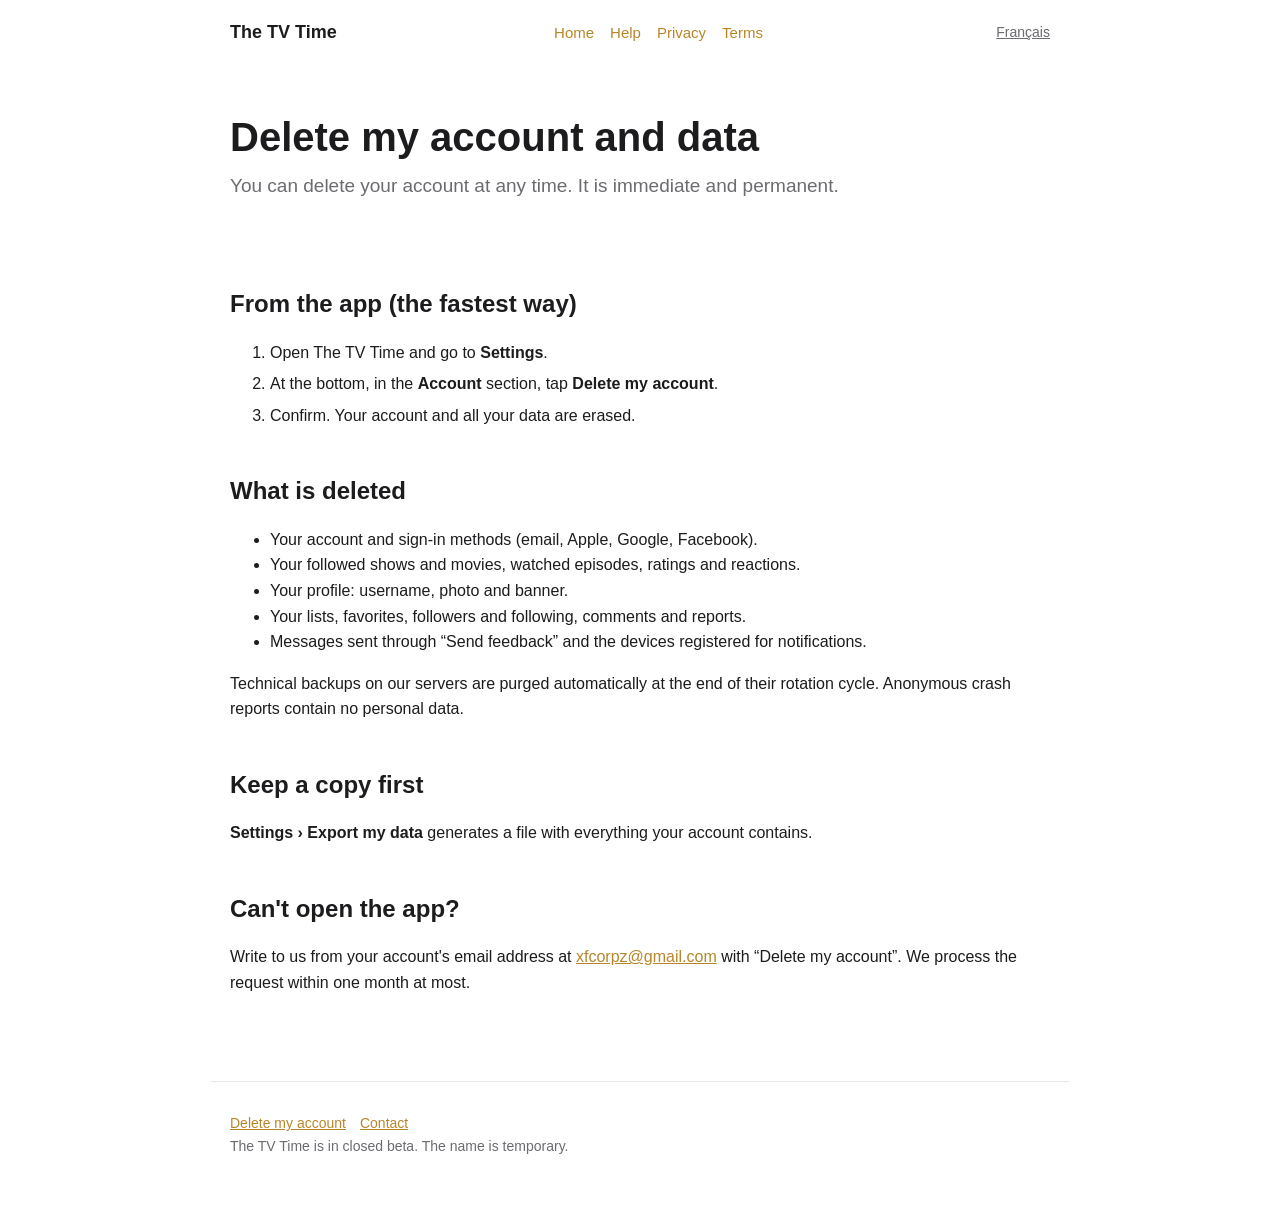
==== delete-account-en.html @ d0595fc2 "Site : accueil, aide/FAQ et suppression de compte (FR/EN), style commun Co-Authored-By: Claude Sonne" ====
<!doctype html>
<html lang="en"><head><meta charset="utf-8">
<meta name="viewport" content="width=device-width, initial-scale=1">
<title>Delete my account and data — The TV Time</title>
<meta name="description" content="How to delete your The TV Time account and all your data.">
<link rel="stylesheet" href="style.css">
</head><body>
<header class="top"><a class="brand" href="index-en.html">The TV Time</a><nav><a href="index-en.html">Home</a><a href="support-en.html">Help</a><a href="privacy-en.html">Privacy</a><a href="terms-en.html">Terms</a></nav><a class="lang" href="delete-account.html" hreflang="fr">Français</a></header>
<main>

<section class="hero"><h1>Delete my account and data</h1><p>You can delete your account at any time. It is immediate and permanent.</p></section>
<h2>From the app (the fastest way)</h2>
<ol class="steps">
<li>Open The TV Time and go to <b>Settings</b>.</li>
<li>At the bottom, in the <b>Account</b> section, tap <b>Delete my account</b>.</li>
<li>Confirm. Your account and all your data are erased.</li>
</ol>
<h2>What is deleted</h2>
<ul>
<li>Your account and sign-in methods (email, Apple, Google, Facebook).</li>
<li>Your followed shows and movies, watched episodes, ratings and reactions.</li>
<li>Your profile: username, photo and banner.</li>
<li>Your lists, favorites, followers and following, comments and reports.</li>
<li>Messages sent through “Send feedback” and the devices registered for notifications.</li>
</ul>
<p>Technical backups on our servers are purged automatically at the end of their rotation cycle. Anonymous crash reports contain no personal data.</p>
<h2>Keep a copy first</h2>
<p><b>Settings › Export my data</b> generates a file with everything your account contains.</p>
<h2>Can't open the app?</h2>
<p>Write to us from your account's email address at <a href="mailto:xfcorpz@gmail.com?subject=Delete%20my%20The%20TV%20Time%20account">xfcorpz@gmail.com</a> with “Delete my account”. We process the request within one month at most.</p>

</main>
<footer><a href="delete-account-en.html">Delete my account</a><a href="mailto:xfcorpz@gmail.com">Contact</a><br>The TV Time is in closed beta. The name is temporary.</footer>
</body></html>
---- style.css ----
:root{color-scheme:light dark;--bg:#fff;--card:#f5f5f7;--fg:#1c1c1e;--muted:#6b6b70;--accent:#b8862a;--line:#e5e5ea}
@media(prefers-color-scheme:dark){:root{--bg:#000;--card:#1c1c1e;--fg:#f2f2f7;--muted:#98989f;--accent:#d9a441;--line:#2c2c2e}}
*{box-sizing:border-box}
body{margin:0;background:var(--bg);color:var(--fg);font:16px/1.6 -apple-system,BlinkMacSystemFont,"Inter","Segoe UI",sans-serif}
a{color:var(--accent)}
header.top{max-width:860px;margin:0 auto;padding:18px 20px;display:flex;flex-wrap:wrap;gap:8px 20px;align-items:center;justify-content:space-between}
header.top .brand{font-weight:700;font-size:18px;color:var(--fg);text-decoration:none}
header.top nav a{margin-right:16px;text-decoration:none;font-size:15px}
header.top .lang{font-size:14px;color:var(--muted)}
main{max-width:860px;margin:0 auto;padding:10px 20px 70px}
.hero{padding:40px 0 20px}
.hero h1{font-size:40px;line-height:1.1;margin:0 0 12px}
.hero p{font-size:19px;color:var(--muted);margin:0 0 20px;max-width:620px}
.badge{display:inline-block;background:var(--accent);color:#fff;border-radius:999px;padding:3px 12px;font-size:13px;font-weight:600;margin-bottom:14px}
.btn{display:inline-block;background:var(--accent);color:#fff;text-decoration:none;border-radius:14px;padding:12px 20px;font-weight:600}
h2{font-size:24px;margin:44px 0 14px}
h3{font-size:17px;margin:0 0 4px}
.grid{display:grid;grid-template-columns:repeat(auto-fit,minmax(240px,1fr));gap:14px}
.card{background:var(--card);border-radius:18px;padding:18px 18px 16px}
.card p{margin:0;color:var(--muted);font-size:15px}
details{background:var(--card);border-radius:14px;padding:14px 18px;margin:10px 0}
summary{cursor:pointer;font-weight:600}
details p,details ol,details ul{color:var(--muted);margin:10px 0 0}
.steps li{margin:6px 0}
footer{max-width:860px;margin:0 auto;padding:30px 20px 50px;color:var(--muted);font-size:14px;border-top:1px solid var(--line)}
footer a{margin-right:14px}
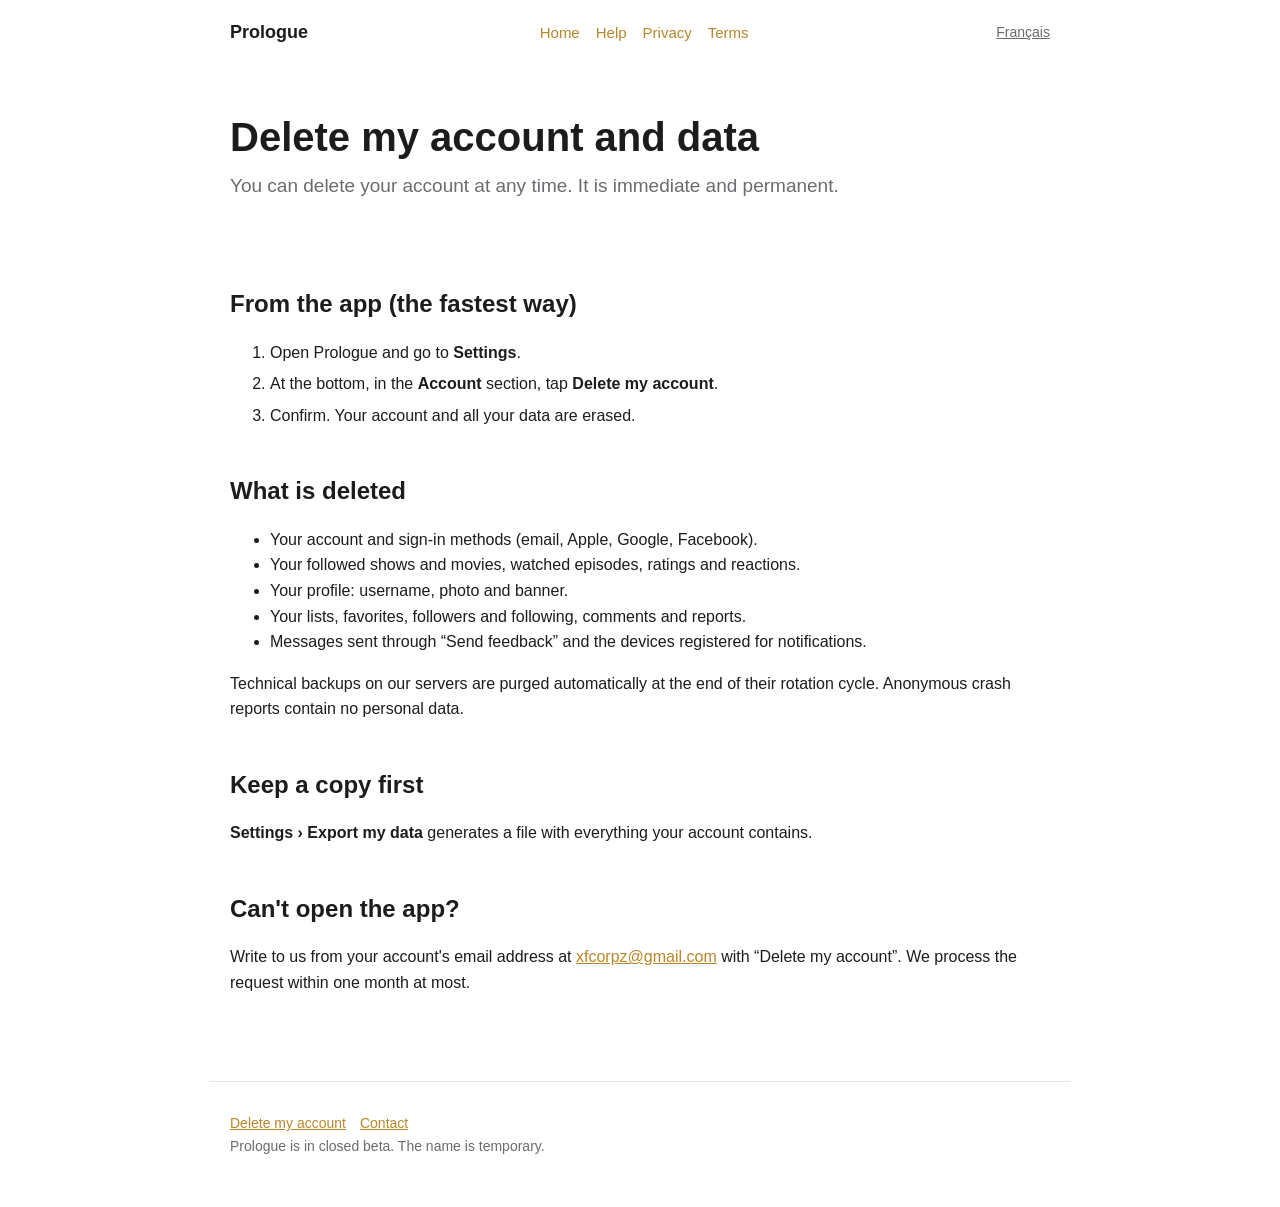
==== commit 10d60240: "Nom de l'app : Prologue (remplace « The TV Time »)" ====
--- a/delete-account-en.html
+++ b/delete-account-en.html
@@ -1,17 +1,17 @@
 <!doctype html>
 <html lang="en"><head><meta charset="utf-8">
 <meta name="viewport" content="width=device-width, initial-scale=1">
-<title>Delete my account and data — The TV Time</title>
-<meta name="description" content="How to delete your The TV Time account and all your data.">
+<title>Delete my account and data — Prologue</title>
+<meta name="description" content="How to delete your Prologue account and all your data.">
 <link rel="stylesheet" href="style.css">
 </head><body>
-<header class="top"><a class="brand" href="index-en.html">The TV Time</a><nav><a href="index-en.html">Home</a><a href="support-en.html">Help</a><a href="privacy-en.html">Privacy</a><a href="terms-en.html">Terms</a></nav><a class="lang" href="delete-account.html" hreflang="fr">Français</a></header>
+<header class="top"><a class="brand" href="index-en.html">Prologue</a><nav><a href="index-en.html">Home</a><a href="support-en.html">Help</a><a href="privacy-en.html">Privacy</a><a href="terms-en.html">Terms</a></nav><a class="lang" href="delete-account.html" hreflang="fr">Français</a></header>
 <main>
 
 <section class="hero"><h1>Delete my account and data</h1><p>You can delete your account at any time. It is immediate and permanent.</p></section>
 <h2>From the app (the fastest way)</h2>
 <ol class="steps">
-<li>Open The TV Time and go to <b>Settings</b>.</li>
+<li>Open Prologue and go to <b>Settings</b>.</li>
 <li>At the bottom, in the <b>Account</b> section, tap <b>Delete my account</b>.</li>
 <li>Confirm. Your account and all your data are erased.</li>
 </ol>
@@ -30,5 +30,5 @@
 <p>Write to us from your account's email address at <a href="mailto:xfcorpz@gmail.com?subject=Delete%20my%20The%20TV%20Time%20account">xfcorpz@gmail.com</a> with “Delete my account”. We process the request within one month at most.</p>
 
 </main>
-<footer><a href="delete-account-en.html">Delete my account</a><a href="mailto:xfcorpz@gmail.com">Contact</a><br>The TV Time is in closed beta. The name is temporary.</footer>
+<footer><a href="delete-account-en.html">Delete my account</a><a href="mailto:xfcorpz@gmail.com">Contact</a><br>Prologue is in closed beta. The name is temporary.</footer>
 </body></html>
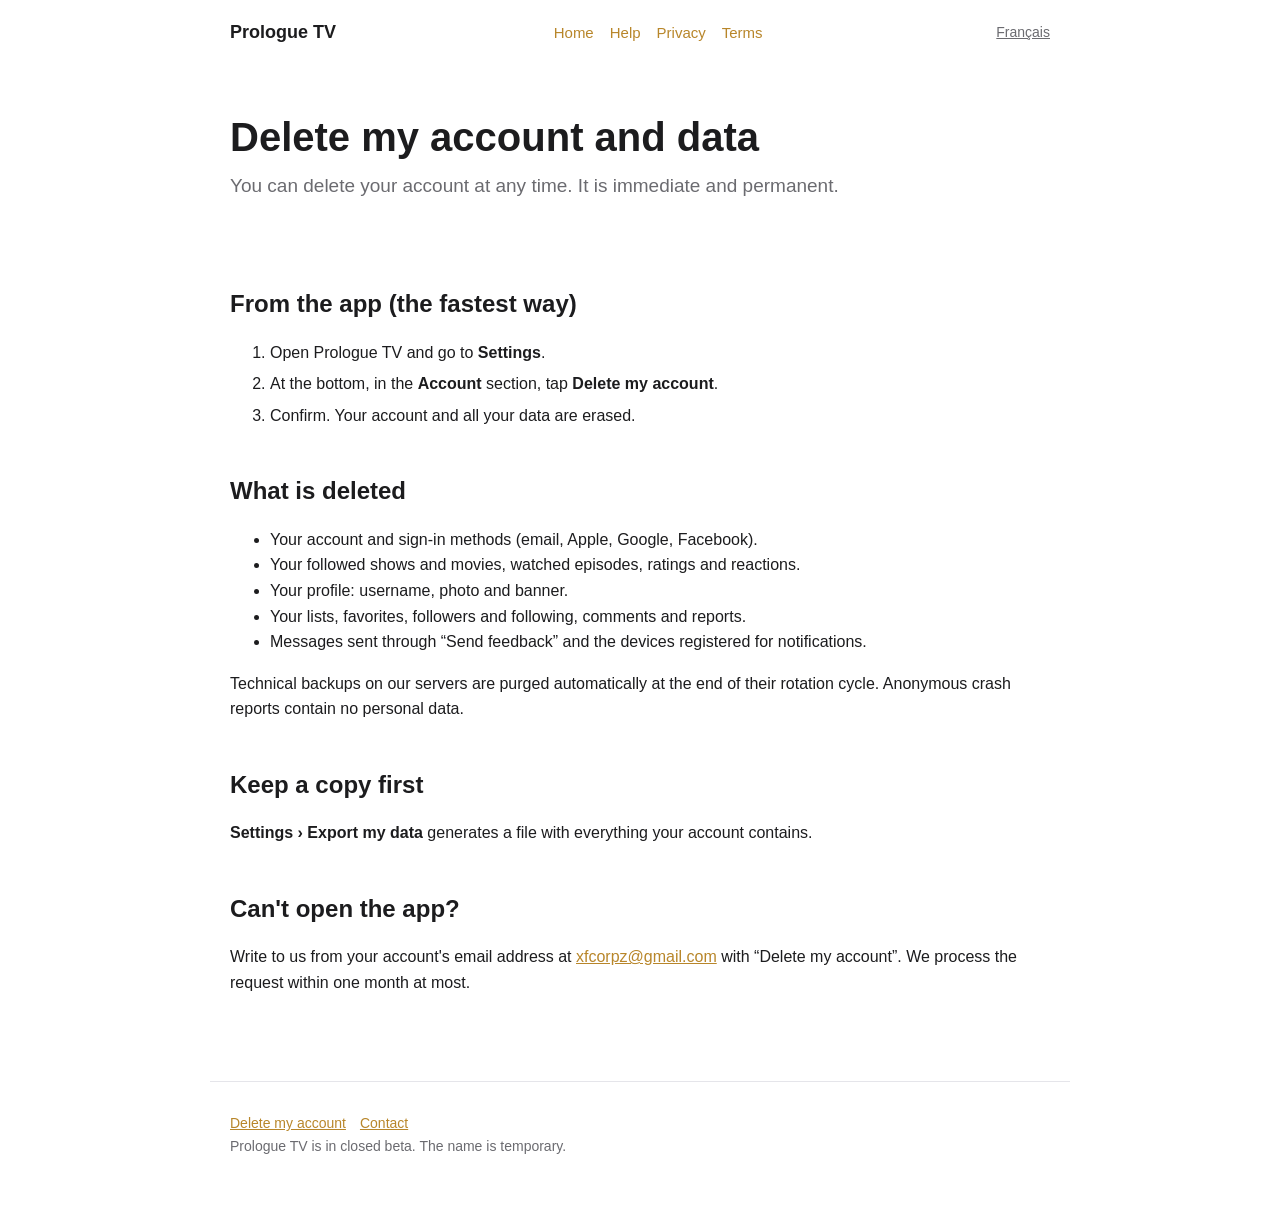
==== commit 79348b56: "Nom de l'app : Prologue TV" ====
--- a/delete-account-en.html
+++ b/delete-account-en.html
@@ -1,17 +1,17 @@
 <!doctype html>
 <html lang="en"><head><meta charset="utf-8">
 <meta name="viewport" content="width=device-width, initial-scale=1">
-<title>Delete my account and data — Prologue</title>
-<meta name="description" content="How to delete your Prologue account and all your data.">
+<title>Delete my account and data — Prologue TV</title>
+<meta name="description" content="How to delete your Prologue TV account and all your data.">
 <link rel="stylesheet" href="style.css">
 </head><body>
-<header class="top"><a class="brand" href="index-en.html">Prologue</a><nav><a href="index-en.html">Home</a><a href="support-en.html">Help</a><a href="privacy-en.html">Privacy</a><a href="terms-en.html">Terms</a></nav><a class="lang" href="delete-account.html" hreflang="fr">Français</a></header>
+<header class="top"><a class="brand" href="index-en.html">Prologue TV</a><nav><a href="index-en.html">Home</a><a href="support-en.html">Help</a><a href="privacy-en.html">Privacy</a><a href="terms-en.html">Terms</a></nav><a class="lang" href="delete-account.html" hreflang="fr">Français</a></header>
 <main>
 
 <section class="hero"><h1>Delete my account and data</h1><p>You can delete your account at any time. It is immediate and permanent.</p></section>
 <h2>From the app (the fastest way)</h2>
 <ol class="steps">
-<li>Open Prologue and go to <b>Settings</b>.</li>
+<li>Open Prologue TV and go to <b>Settings</b>.</li>
 <li>At the bottom, in the <b>Account</b> section, tap <b>Delete my account</b>.</li>
 <li>Confirm. Your account and all your data are erased.</li>
 </ol>
@@ -30,5 +30,5 @@
 <p>Write to us from your account's email address at <a href="mailto:xfcorpz@gmail.com?subject=Delete%20my%20The%20TV%20Time%20account">xfcorpz@gmail.com</a> with “Delete my account”. We process the request within one month at most.</p>
 
 </main>
-<footer><a href="delete-account-en.html">Delete my account</a><a href="mailto:xfcorpz@gmail.com">Contact</a><br>Prologue is in closed beta. The name is temporary.</footer>
+<footer><a href="delete-account-en.html">Delete my account</a><a href="mailto:xfcorpz@gmail.com">Contact</a><br>Prologue TV is in closed beta. The name is temporary.</footer>
 </body></html>
